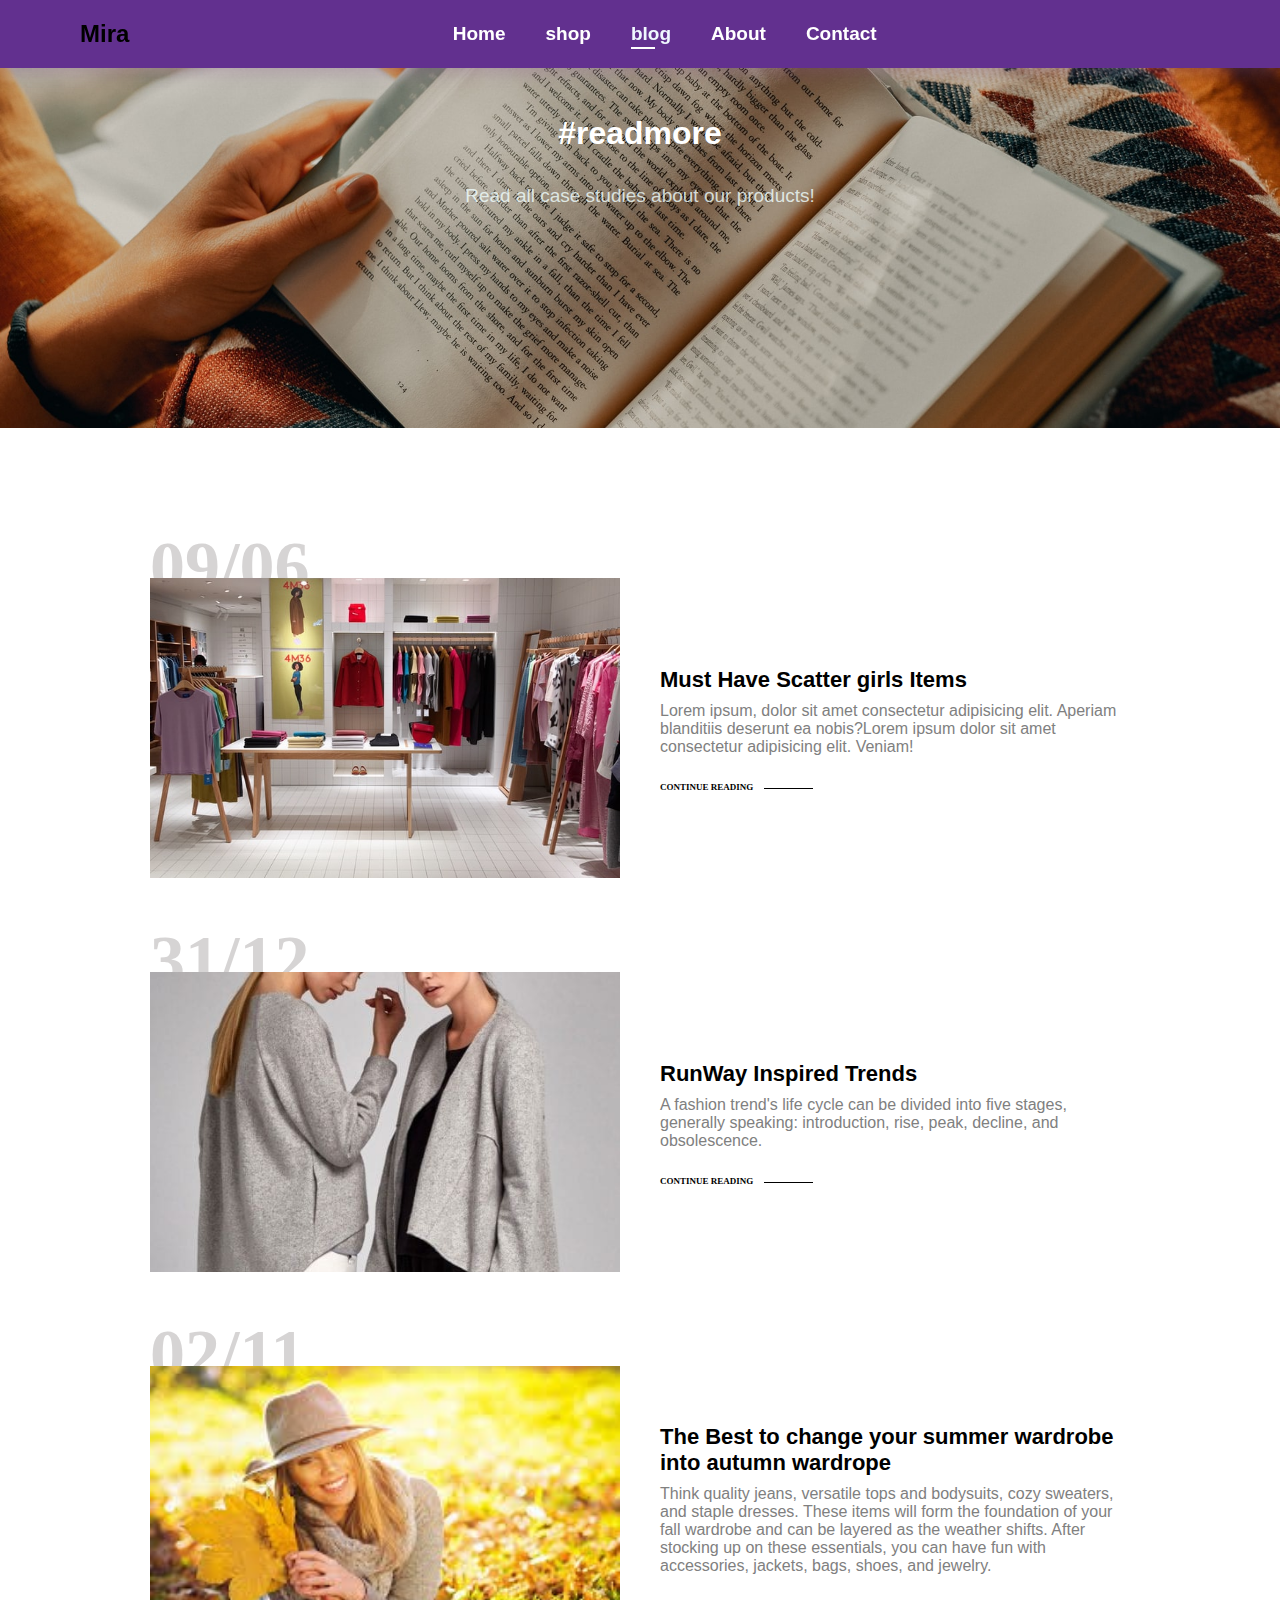
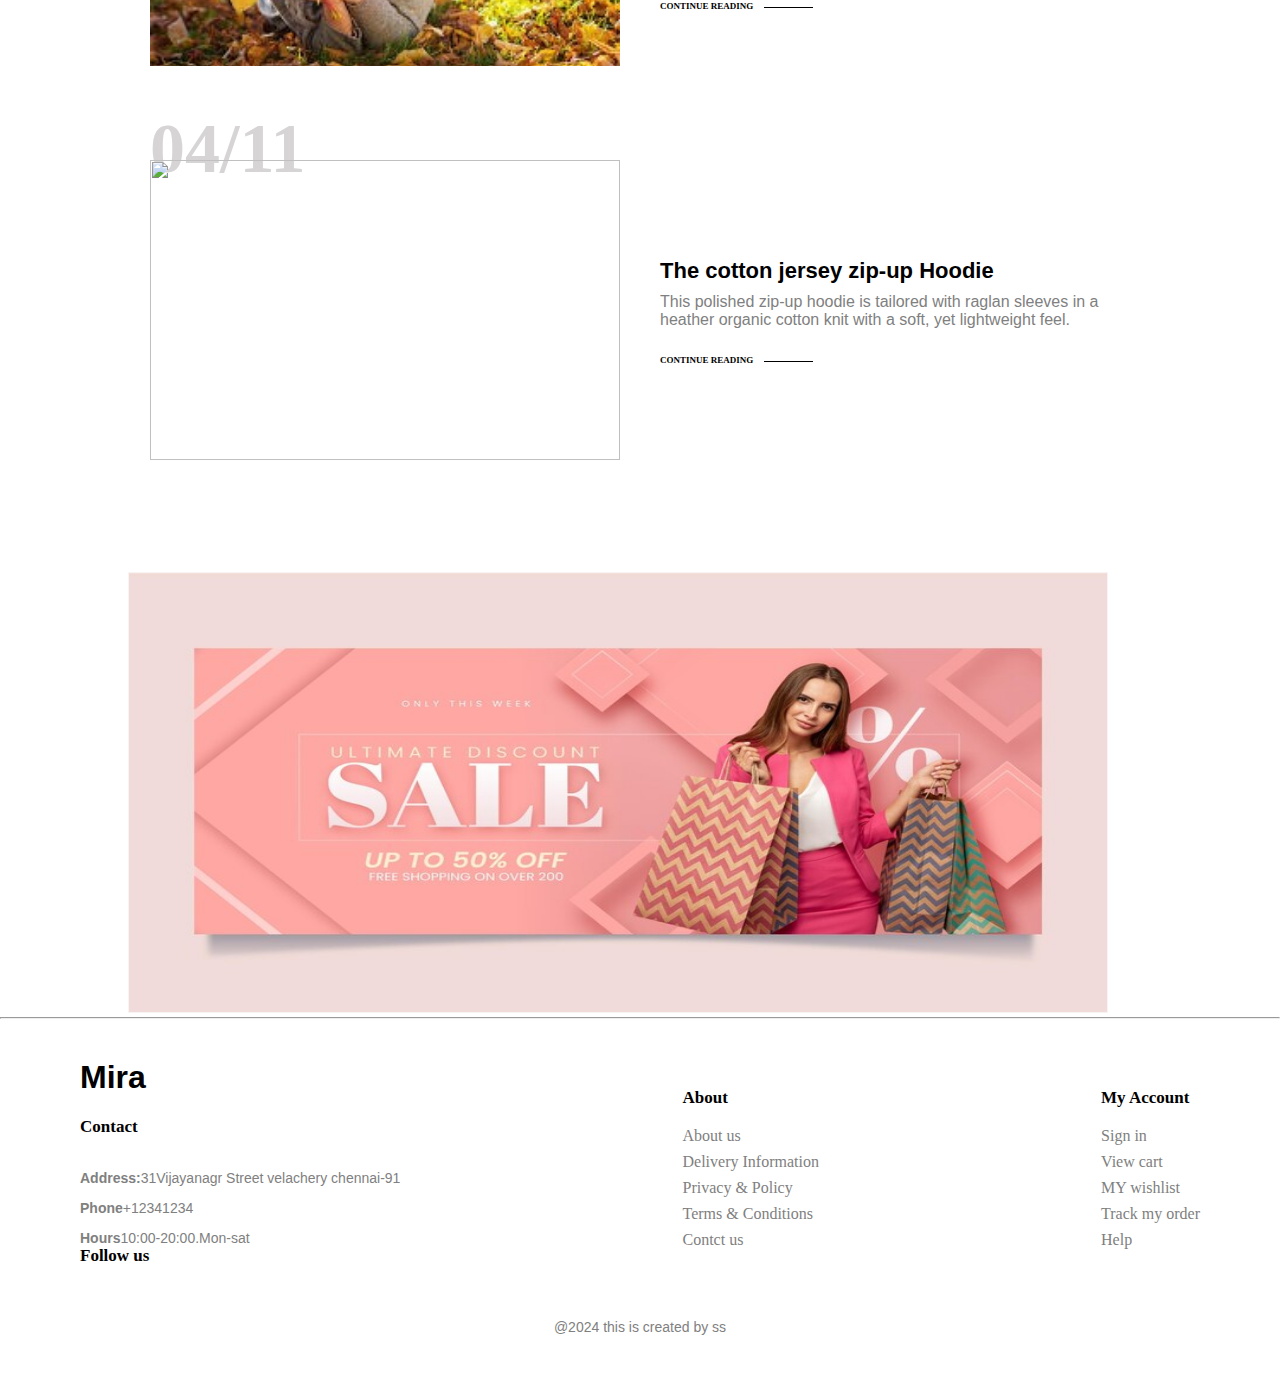
==== blog.html @ fa301ca3 "initial commit" ====
<!DOCTYPE html>
<html lang="en">
<head>
    <meta charset="UTF-8">
    <meta name="viewport" content="width=device-width, initial-scale=1.0">
    <title>Document</title>
    <link rel="stylesheet" href="style.css">
    <link rel="stylesheet" href="https://cdnjs.cloudflare.com/ajax/libs/font-awesome/6.6.0/css/all.min.css" integrity="sha512-Kc323vGBEqzTmouAECnVceyQqyqdsSiqLQISBL29aUW4U/M7pSPA/gEUZQqv1cwx4OnYxTxve5UMg5GT6L4JJg==" crossorigin="anonymous" referrerpolicy="no-referrer" />
 <link rel="stylesheet" href="https://cdnjs.cloudflare.com/ajax/libs/font-awesome/6.6.0/css/all.min.css" integrity="sha512-Kc323vGBEqzTmouAECnVceyQqyqdsSiqLQISBL29aUW4U/M7pSPA/gEUZQqv1cwx4OnYxTxve5UMg5GT6L4JJg==" crossorigin="anonymous" referrerpolicy="no-referrer" />
</head>
<body>
 <section id="header">
    <h3>Mira<i class="fa-brands fa-pagelines"></i></h3>
    <div>
        <ul id="navbar">
        <li><a  href="index.html">Home</a></li>
        <li><a href="shop.html">shop</a></li>
        <li><a href="blog.html" class="active">blog</a></li>
        <li><a href="about.html">About</a></li>
        <li><a href="contact.html">Contact</a></li>
       
        <a href="" id="close"><i class="far fa-times"></i></a>
        </ul>
    </div>
    <div class="mobile" id="mobile">
        <i class="fa-solid fa-bag-shopping"></i>
        <i id="bar" class="fas fa-outdent"></i>
    </div>
 </section>

 
    <section id="shop-main3">
    
        <h2>#readmore</h2>
        <p>Read all case studies about our products!</p>
     </section>

     <section id="blog">
        <div class="blog-box">
            <div class="blog-img">
                <img src="b3.jpg" alt="">
            </div>

            <div class="blog-details">
                <h4>Must Have Scatter girls Items</h4>
                <p>Lorem ipsum, dolor sit amet consectetur adipisicing elit. Aperiam blanditiis deserunt ea nobis?Lorem ipsum dolor sit amet consectetur adipisicing elit. Veniam!</p>
            <a href="">CONTINUE READING</a>
            </div>
            <h1>09/06</h1>
        </div>

        <div class="blog-box">
            <div class="blog-img">
                <img src="b4.jpg" alt="">
            </div>

            <div class="blog-details">
                <h4>RunWay Inspired Trends</h4>
                <p>A fashion trend's life cycle can be divided into five stages, generally speaking: introduction, rise, peak, decline, and obsolescence.</p>
                <a href="">CONTINUE READING</a>
            </div>
            <h1>31/12</h1>
        </div>


        <div class="blog-box">
            <div class="blog-img">
                <img src="autumn1.jpeg" alt="">
            </div>

            <div class="blog-details">
                <h4>The Best to change your summer wardrobe into autumn wardrope</h4>
                <p>Think quality jeans, versatile tops and bodysuits, cozy sweaters, and staple dresses. These items will form the foundation of your fall wardrobe and can be layered as the weather shifts. After stocking up on these essentials, you can have fun with accessories, jackets, bags, shoes, and jewelry.
                </p>
                <a href="">CONTINUE READING</a>
            </div>
            <h1>02/11</h1>
        </div>


        <div class="blog-box">
            <div class="blog-img">
                <img src="zig.jpeg" alt="">
            </div>

            <div class="blog-details">
                <h4>The cotton jersey zip-up Hoodie</h4>
<p>This polished zip-up hoodie is tailored with raglan sleeves in a heather organic cotton knit with a soft, yet lightweight feel.
</p>
                <a href="">CONTINUE READING</a>
            </div>
            <h1>04/11</h1>
        </div>

     </section>
 

 

 <section id="blog-container">
    <div class="row">
        <div class="post">
            <div class="post-img">
                <img src="" alt="">
            </div>
        </div>
    </div>
 </section>

 <section id="banner-img">
    <img src="blogbz.jpg" alt="">
 </section>
<hr>
<footer class="section-p1">
    <div class="col">
        <h3>Mira<i class="fa-brands fa-pagelines"></i></h3>
        <h4>Contact</h4>
        <p><strong>Address:</strong>31Vijayanagr Street velachery chennai-91</p>
        <p><strong>Phone</strong>+12341234</p>
        <p><strong>Hours</strong>10:00-20:00.Mon-sat</p>
        <div class="follow">
            <h4>Follow us</h4>
            <div class="icon">
               <i class="fa-brands fa-facebook"></i>
                <i class="fa fa-facebook-square" aria-hidden="true"></i>
                <i class="fa fa-instagram" aria-hidden="true"></i>
                <i class="fa fa-twitter" aria-hidden="true"></i>
                 </div>
        </div>
    </div>
    <div class="col">
        <h4>About</h4>
        <a href="">About us</a>
        <a href="">Delivery Information</a>
        <a href="">Privacy & Policy</a>
        <a href="">Terms & Conditions</a>
        <a href="">Contct us</a>
    </div>

    <div class="col">
        <h4>My Account</h4>
        <a href="">Sign in</a>
        <a href="">View cart</a>
        <a href="">MY wishlist</a>
        <a href="">Track my order</a>
        <a href="">Help</a>
    </div>
    <div class="copyright">
        <p>@2024 this is created by ss</p>
    </div>

</footer>
    <script src="script.js"></script>
</body>
</html>
---- style.css ----
*{
    margin: 0;
    padding: 0;
    box-sizing: border-box;
}
body{
    width: 100%;
}
button.normal{
    font-size: 14px;
    color: black;
    border-radius: 4px;
    border-color: white;
padding: 14px 29px;
cursor:  pointer;
border: none;
font-weight: 600;
outline: none;
transition: .5s ease;
font-family: 'Lucida Sans', 'Lucida Sans Regular', 'Lucida Grande', 'Lucida Sans Unicode', Geneva, Verdana, sans-serif;
}
button.normal:hover{
    background-color: blueviolet;
    color: white;
    font-size: 16px;
}
#header{
    position: sticky;
    top: 0;
    left: 0;
    display: flex;
    justify-content: space-between;
    align-items: center;
    padding: 20px 80px;
    background-color: rgba(82, 26, 131, 0.904);
    box-shadow: 0 5px 15px rgba(145, 99, 145, 0.301);
    z-index: 999;
}
#navbar{
    display: flex;
    justify-content: space-between;
    align-items: center;
    
}
#navbar li{
    padding: 0 20px;
    list-style-type: none;
    position: relative;
}
#navbar li a{
    
    text-decoration: none;
    font-size: 19px;
    font-weight: 600;
    color: white;
    font-family: 'Franklin Gothic Medium', 'Arial Narrow', Arial, sans-serif;
    transition: 0.3s ease;
}
#navbar li a:hover,
#navbar li a.active{
 color: aliceblue;
}
#navbar li a.active::after,
#navbar li a:hover::after{
    content:  "";
    width: 30%;
    height: 2px;
    background: white;
    position: absolute;
    bottom: -4px;
    left: 20px;
    color: white;
}
p{
    font-size: .7rem;
    font-family: 'Segoe UI', Tahoma, Geneva, Verdana, sans-serif;
    color: grey;
}
h2{
    font-weight: 600;
    font-size: 2rem;
    font-family: Cambria, Cochin, Georgia, Times, 'Times New Roman', serif;
}

#header h3{
    font-size: 24px;
    font-family: 'Trebuchet MS', 'Lucida Sans Unicode', 'Lucida Grande', 'Lucida Sans', Arial, sans-serif;
}
 .col h3{
    font-size: 24px;
    font-family: 'Trebuchet MS', 'Lucida Sans Unicode', 'Lucida Grande', 'Lucida Sans', Arial, sans-serif;
 
}
/*Home*/
#main{
    margin-left: 10%;
    background-color: rgba(255, 255, 255, 0.993);
    background: url(final.jpg);
     width: 100%;
    height: 90vh;
    background-repeat: no-repeat;
    background-position: top 27% left 77%;
    padding: 0 81px;
    display: flex;
    align-items: flex-start;
    flex-direction: column;
    justify-content: center;
}
#main h4{
    padding-bottom: 12px;
    font-size: 19px;
}
#main p{
    font-size: 17px;
}
#main h1{
    color: rgba(137, 43, 226, 0.87);
    font-family: Verdana, Geneva, Tahoma, sans-serif;
    margin-bottom: 9px;
    font-size: 2rem;
}
#main #btn{
    padding: 11px 51px 14px 15px;
    opacity: .4;
    color: white;
    background-color: rgb(138, 29, 240);
    border: none;
    margin-top: 12px;
    border-radius: 22px 28px 18px 1px;
font-size: 13px;
font-weight: 800;
font-family: system-ui, -apple-system, BlinkMacSystemFont, 'Segoe UI', Roboto, Oxygen, Ubuntu, Cantarell, 'Open Sans', 'Helvetica Neue', sans-serif;
}
#feature{
    flex-wrap: wrap;
    display: flex;
    justify-content: space-between;
    align-items: center;
}
#feature .feature-box{
    width: 181px;
    text-align: center;
    padding: 25px 15px;
box-shadow: 20px 20px 34px rgba(148, 146, 146, 0.075);
border: 1px solid rgb(232, 226, 236);
border-radius: 4px;
margin: 15px 0;
}
.section-p1{
    padding: 40px 80px;

}
.section-p1  p{
    font-size: 14px;
    margin-top: 14px;
}
#feature .feature-box img{
    width:100% ;
 height: 20vh;
}
#feature .feature-box h6{
    border: 1px solid grey;
    text-align: center;
    display: inline-block;
    margin-top: 21px;
    border: none;
    color: blueviolet;
    background-color: rgba(241, 136, 136, 0.479);
    padding: 9px;
    font-size: 13px;
    border-radius: 4px;
}
#product1 .pro-container{
    display: flex;
    justify-content: space-between;
    align-items: center;
    flex-wrap: wrap;
    margin-top: 39px;

}
#product1 .pro-container .pro img{
    width: 100%;
    background-size: cover;
    height: 27vh;
    padding-top: 22px;
    transition: .4s ease;
}

#product1{
    text-align: center;
   
}
#product1 .pro {
    width: 23%;
    max-width: 250px;
    padding: 11px 12px;
    border: 1px solid whitesmoke;
    box-shadow: 20px 30px 30px rgba(90, 88, 88, 0.212);
    position: relative;
    transition: .2s ease;
    margin-top: 22px;
}
#product1 .pro:hover{
    box-shadow: 20px 30px 30px rgba(122, 2, 122, 0.356);
 
}
#product1 .pro img{
    width: 100%;
    border-radius: 24px;
    object-fit: cover;
    background-position: center;
    background-size: cover;
    
}

#product1 .pro .des{
    text-align: start;
    
}
#product1 .pro .des span{
   padding-top:19px ;
    color: gray;
}
#product1 .pro .des h5{
    margin-top: 12px;
    padding-top: 9px;
}
#product1 .pro .des .star{
    padding-top: 12px;
    color: yellow;
    padding-bottom: 9px;
}
#product1 .pro .des .cat{
    padding-left: 11rem;
    bottom: 15px;
    position: absolute;
    
}

/*banner*/

#banner{
    background-size: cover;
    background-position: center;
    background-image: url(banner.jpg);
    margin-top: 22px;
    padding: 12px;
    text-align: center;
    width: 100%;
    height: 40vh;
    
}

#banner h3{
margin-top: 49px;
padding: 2px;
color: white;
}
#banner h1{
    font-size: 3rem;
    margin-top: 19px;
    padding-bottom:9px ;
    color: white;
}
#banner h1 span{
    color: blueviolet;
}



#smallbanner{
 display: flex;
 justify-content: space-around;
 flex-wrap: wrap;
}
#smallbanner .fbanner{
    padding: 31px;
    padding-top: 3rem;
    margin-top: 29px;
    width: 580px;
    height: 49vh;
    background-image: url(smbanner.jpg);
    
    background-repeat: no-repeat;
    background-size: cover;
    }
    #smallbanner .sbanner{
        padding: 31px;
        padding-top: 3rem;
        margin-top: 29px;
        width: 580px;
        height: 49vh;
        background-image: url(mains.jpeg);
        background-repeat: no-repeat;
        background-size: cover;
        }
        #smallbanner .sbanner h4{
            color: blueviolet;
    margin-top: 12px;
    font-size: 17px;
    font-weight: 600;
    font-family: 'Segoe UI', Tahoma, Geneva, Verdana, sans-serif; 
        }
        #smallbanner .sbanner h2{
            color: white;
            font-weight: 900;
            margin-top: 9px;
            font-style: normal;
        }
        #smallbanner .sbanner button{
            margin-top: 12px;
            background: transparent;
            border: 1px solid white;
            color: white;
        }
#smallbanner .fbanner h4{
    color: blueviolet;
    margin-top: 12px;
    font-size: 17px;
    font-weight: 600;
    font-family: 'Segoe UI', Tahoma, Geneva, Verdana, sans-serif;
}
#smallbanner .fbanner h2{
    color: white;
    font-weight: 900;
    
}
#smallbanner .fbanner button{
    margin-top: 12px;
    background: transparent;
    border: 1px solid white;
    color: white;
}
#smallbanner .fbanner button:hover{
    background-color: blueviolet;
    border: none;
}
#newsletter{
    width: 100%;
    display: flex;
    justify-content: space-between;
    align-items: center;
    flex-wrap: wrap;
    
    margin-top: 21px;
    background-color: rgb(21, 4, 37);
   
}
#newsletter .form{
    display: flex;
    width: 40%;
   
}
#newsletter h4{
    font-size: 24px;
    font-weight: 600;
    color: whitesmoke;
 margin-bottom: 12px;
}
#newsletter span{
    color: yellow;
}
#newsletter p{
    font-size: 14px;
}
#newsletter input{
    height: 3rem;
    width: 100%;
    font-size: 14px;
    border: 1px solid transparent;
    outline: none;
    border-radius: 4px;
    border-top-right-radius: 0;
    border-bottom-right-radius: 0;
}
#newsletter button{
    background-color: blueviolet;
    border-bottom-left-radius: 0;
    white-space: nowrap;
}
footer{
    display: flex;
    flex-wrap: wrap;
    justify-content: space-between;
    align-items: center;
}
footer .col h3{
    margin-bottom: 21px;
    font-size: 2rem;
}
footer .col{
    display: flex;
    flex-direction: column;
    margin-bottom: 20px;
    align-items: flex-start;
}
footer h4{
    font-size: 17px;
    padding-bottom: 19px;
}
footer a{
    margin: 0px 0px 8px 0;
    text-decoration: none;
    color: grey;
}
footer .copyright{
width: 100%;
text-align: center;
}
.mobile{
    visibility: hidden;
}
#close{
    display: none;
}
/*Shop page css*/

#shop-main{
    text-align: center;
    background-image: url(knowas\ banner.jpg);
    width: 100%;
    height: 40vh;
    background-size: cover;
    color: white;
    padding: 14px;
}
#shop-main h2{
    padding-top: 4rem;
    
    font-style: 17px;
}
#shop-main p{
    row-gap: 12px;
    font-size: 22px;
    margin-top: 24px;
    color: rgba(229, 234, 238, 0.918);
    font-family: 'Franklin Gothic Medium', 'Arial Narrow', Arial, sans-serif;
}
#pagination{
    text-align: center;
}
#pagination a{
    border: 1px solid green;
    text-decoration: none;
    text-align: center;
    border-radius: 2px;
    background-color: green;
    color: white;
    font-size: 1.2rem;
    font-size: 16px;
    padding: 12px;
}
#pagination a i{
    font-size: 16px;
    font-weight: 600;
}


/*sproduct*/
#prodetails .singleimage{
width: 39%;
margin-right: 49px;
}
#prodetails .singleimage
.small-img-group{
    cursor: pointer;
    display: flex;
    justify-content: space-between;

}
.small-img-col{
    flex-basis: 24%;
    cursor: pointer;
    width: 100%;
    background-size: cover;
}

#prodetails{
    display: flex;
    margin-top: 21px;
    
}

#prodetails .single-pro-details{
    width: 50%;
    padding-top: 29px;
    padding: 21px;
}
.single-pro-details{
    border:  1px solid purple;
    background-color: rgba(100, 28, 100, 0.562);
    color: white;
}

.single-pro-details h4{
padding: 40px 0 20px 0;
}
.single-pro-details h2{
    font-size: 27px;
}
.single-pro-details h3{
    padding-bottom: 21px;
    padding-top: 12px;
}
#prodetails .single-pro-details select{
    display: block;
    padding: 17px 21px;
    padding-bottom: 12px;
    margin-bottom: 21px;
}
.single-pro-details input{
    padding: 16px;
    font-size: 17px;
    width: 21px;
    height: 19px;
    font-weight: 900;
}
.singleimage img{
    width: 100%;
    height: 21rem;
    background-size: cover;
    object-fit: cover;
}
.container{
    display: flex;
    padding: 12px;
    gap: 14px;
}

/*blog*/

#blog{
    padding: 150px 150px 0px 150px;
}

#blog .blog-box{
    display: flex;
    align-items: center;
    position: relative;
}
#blog img{
    width:100% ;
    height: 300px;
    object-fit: cover;
    
}
#blog .blog-img{
    width: 50%;
    margin-right:40px;
}
#blog .blog-details{
    width: 50%;
}
#blog .blog-details a{
    text-decoration: none;
    font-size: 9px;
 color: black;
 font-weight: 700;
 position: relative;
 transition: 0.3s;
 margin-top: 9px;
}

#blog .blog-details a::after{
    content: "";
    width: 49px;
    height: 1px;
    position: absolute;
    background-color: black;
    top: 6px;
    right: -60px;
}
#blog .blog-details a:hover{
color: blueviolet;
}
#blog .blog-box .blog-details p{
    font-size: 16px;
}
#blog .blog-box .blog-details h4{
    font-size: 22px;
    margin-bottom: 9px;
    font-family: 'Segoe UI', Tahoma, Geneva, Verdana, sans-serif;
}
#blog .blog-details a:hover::after{
    background-color: blueviolet;
}
#blog-box .blog-img img{
    background-size: cover;
    width: 100%;
    object-fit: cover;
}
#blog-box .blog-img{
    width: 100%;
}

#blog .blog-box h1{
    position: absolute;
    top: -51px;
    left: 0;
    font-size: 70px;
    font-weight: 700;
    color: rgba(145, 142, 142, 0.377);
    z-index: -11;
}
#blog .blog-box p{
    padding-bottom: 20px;
    font-size: 14px;
}

#blog .blog-box{
    padding-bottom: 90px;
}
#banner-img{
    transition: 0.3s;
}
#banner-img img{
    margin-left: 10%;
    background-size: cover;
    width: 980px;
    height: 49vh;
    border: 1px solid rgb(248, 244, 244);
   
}
#shop-main3 h2{
    text-align: center;
    margin-top: 33px; 
    font-family: 'Franklin Gothic Medium', 'Arial Narrow', Arial, sans-serif;  
}
#shop-main3 p{
    text-align: center;
    margin-top: 33px; 
    font-size: 19px;
    color: rgba(240, 255, 255, 0.795);
    font-family: 'Franklin Gothic Medium', 'Arial Narrow', Arial, sans-serif;
}
#shop-main3{
    background-image:url(read1.jpg) ;
    width: 100%;
    height: 40vh;
    background-repeat: no-repeat;
    color: white;
    background-size: cover;
    background-position: center;
    padding: 14px; 
}
#shop-main5 h2{
    text-align: center;
    margin-top: 33px;  
    font-size: 22px; 
    font-family: 'Franklin Gothic Medium', 'Arial Narrow', Arial, sans-serif;
}

#shop-main5 p{
    text-align: center;
    margin-top: 33px; 
    font-size: 22px;
    color: rgba(240, 255, 255, 0.795);
    font-family: 'Franklin Gothic Medium', 'Arial Narrow', Arial, sans-serif;
}
#shop-main5{
    background-image:url(contban.png) ;
    width: 100%;
    height: 40vh;
    background-repeat: no-repeat;
    color: white;
    background-size: cover;
padding: 14px; 
}
#shop-main2{
    text-align: center;
    background-image: url(ban.jpg);
    width: 100%;
    height: 40vh;
    background-repeat: no-repeat;
    
    color: white;
    background-size: cover;
    background-position: center;
    padding: 14px; 
}


#shop-main4{
    text-align: center;
    background-image: url(knowas\ banner.jpg);
    width: 100%;
    height: 40vh;
    background-size: cover;
    color: white;
    padding: 14px;
}
#about-head{
    display: flex;
}
#about-head img{
    width: 50%;
    text-align: center;
    margin-top: 10%;
    height: 59vh;
}
.about-details{
    margin-top: 10%;
    margin-left: 19px;
}
.about-details p{
    font-size: 17px;
    margin-top: 28px;
}
/*Contact */
#contactDetails{
    display: flex;
    align-items: center;
    justify-content: space-between;
}
#contactDetails .details{
    width: 40%;
    margin-left: 7%;
}
#contactDetails .details span{
    font-size: 19px;
    font-family: 'Segoe UI', Tahoma, Geneva, Verdana, sans-serif;
    font-weight: 700;
}
.contact-form form span{
    font-size: 14px;
    font-weight: 800;
    font-family: 'Courier New', Courier, monospace;
}
#contactDetails .details  h2,
.contact-form form h2{
    font-size: 27px;
    line-height: 34px;
    padding: 20px 0;
}
#contactDetails .details  h3{
    font-size: 16px;
    padding-bottom: 14px;
}
#contactDetails .details li{
    list-style: none;
    display: flex;
    padding: 10px 0;
}
#contactDetails .details li i{
font-size: 14px;

}
#contactDetails .details li p{
    margin: 0;
    font-size: 14px;
}
#contactDetails .map{
    width: 55%;
    
    margin-top: 4%;
}

.contact-form form{
    width: 65%;
    display: flex;
    flex-direction: column;
    align-items: flex-start;
    margin-left: 21%;
    margin-top: 21px;
}
.contact-form form input,
.contact-form form textarea{
    width: 80%;
    padding: 12px 14px;
    outline: none;
    margin-bottom: 20px;
    border: 1px solid black;
}

.contact-form form button{
    background-color: rgba(98, 24, 172, 0.61);
    
}



























































@media (max-width:477px) {
    #header{
        padding: 10px 30px ;
    }
    #main{
        
        width: 100%;
        height: 70vh;
       padding: 0 21px;
    }
    #feature{
        justify-content: space-between;
    }
    #product1 .pro{
        width: 100%;
    }
    #banner{
        height: 21vh;
        
    }
    #banner h3,h1{
        font-size: 14px;
    }

    
#product1 .pro .des .cat{
    padding-left: 11rem;
    bottom: 15px;
    position: absolute;
    
} 


 #blog .blog-details{
    width: 100%;
 }
 #banner-img img{
width: 100%;
 }
 .about-details p{
    font-size: 17px;
 }
    
}

@media (max-width:799px) {

#main{
    height: 60vh;
}
    #navbar{
        display: flex;
        align-items: center;
        flex-direction: column;
        justify-content: flex-start;
        position: fixed;
        top: 0px;
        right: -300px;
        height: 100vh;
        width: 300px;
        background-color: rgba(75, 49, 99, 0.308);
        box-shadow: 0 40px 60px blueviolet;
        padding: 80px 0 0 10px;
        transition: .3s;
    }
    #navbar li{
        margin-bottom: 24px;
        margin-left: 0px;
    }
    .mobile{
        visibility: visible;
        
        }
        .mobile i{
padding-left: 18px;
font-size: 17px;
}

#navbar.active{
    right: 0px;
}

#main{
    width: 21vh;
    width: 100%;
}
#close{
    display: initial;
    position: absolute;
    top: 24px;
     font-size: 24px;
    color: black;
}
.bag{
    display: none;
}
#feature .feature-box img{
    
    width: 100px;
    height: 129px;
    margin-bottom: 29px;
}
#feature  .feature-box{
width: 179px;
text-align: center;
margin: 14px 14px;
}

#newsletter .newstext .form{
    text-align: center;
    margin-left: 24%;
}
#smallbanner .fbanner .sbanner{
    min-width: 100%;
    height:30vh;
    padding: 29px;
}
#product1{
    width: 100%;
}

#product1 .pro .des .cat{
    padding-left: 11rem;
    bottom: 15px;
    position: absolute;
    
}
#product1 .pro-container{
justify-content: center;}

#product1 .pro .cat{
padding-left: 81px;

}
#product1 .pro {
margin: 15px;
width: 100%;
}
#banner{
height: 20vh;

}
#blog .blog-box{
    
  display: flex;  
  flex-direction: column;
  align-items: flex-start;
}


#blog{
    padding: 100px 20px 0 20px;
}
 #blog .blog-img img{
 object-fit: cover;
    width: 100%;
    margin-right: 0px;
    margin-bottom: 30px;
 }
 #blog .blog-details{
    width: 100%;
 }
 #banner-img img{
width: 100%;
 }
 .about-details p{
    font-size: 17px;
 }

 #contactDetails{
flex-direction: column;
}
#contactDetails .map iframe{
    width: 100%;
}
#contactDetails .details{
    width: 100%;
    margin-bottom: 29px;
}
}
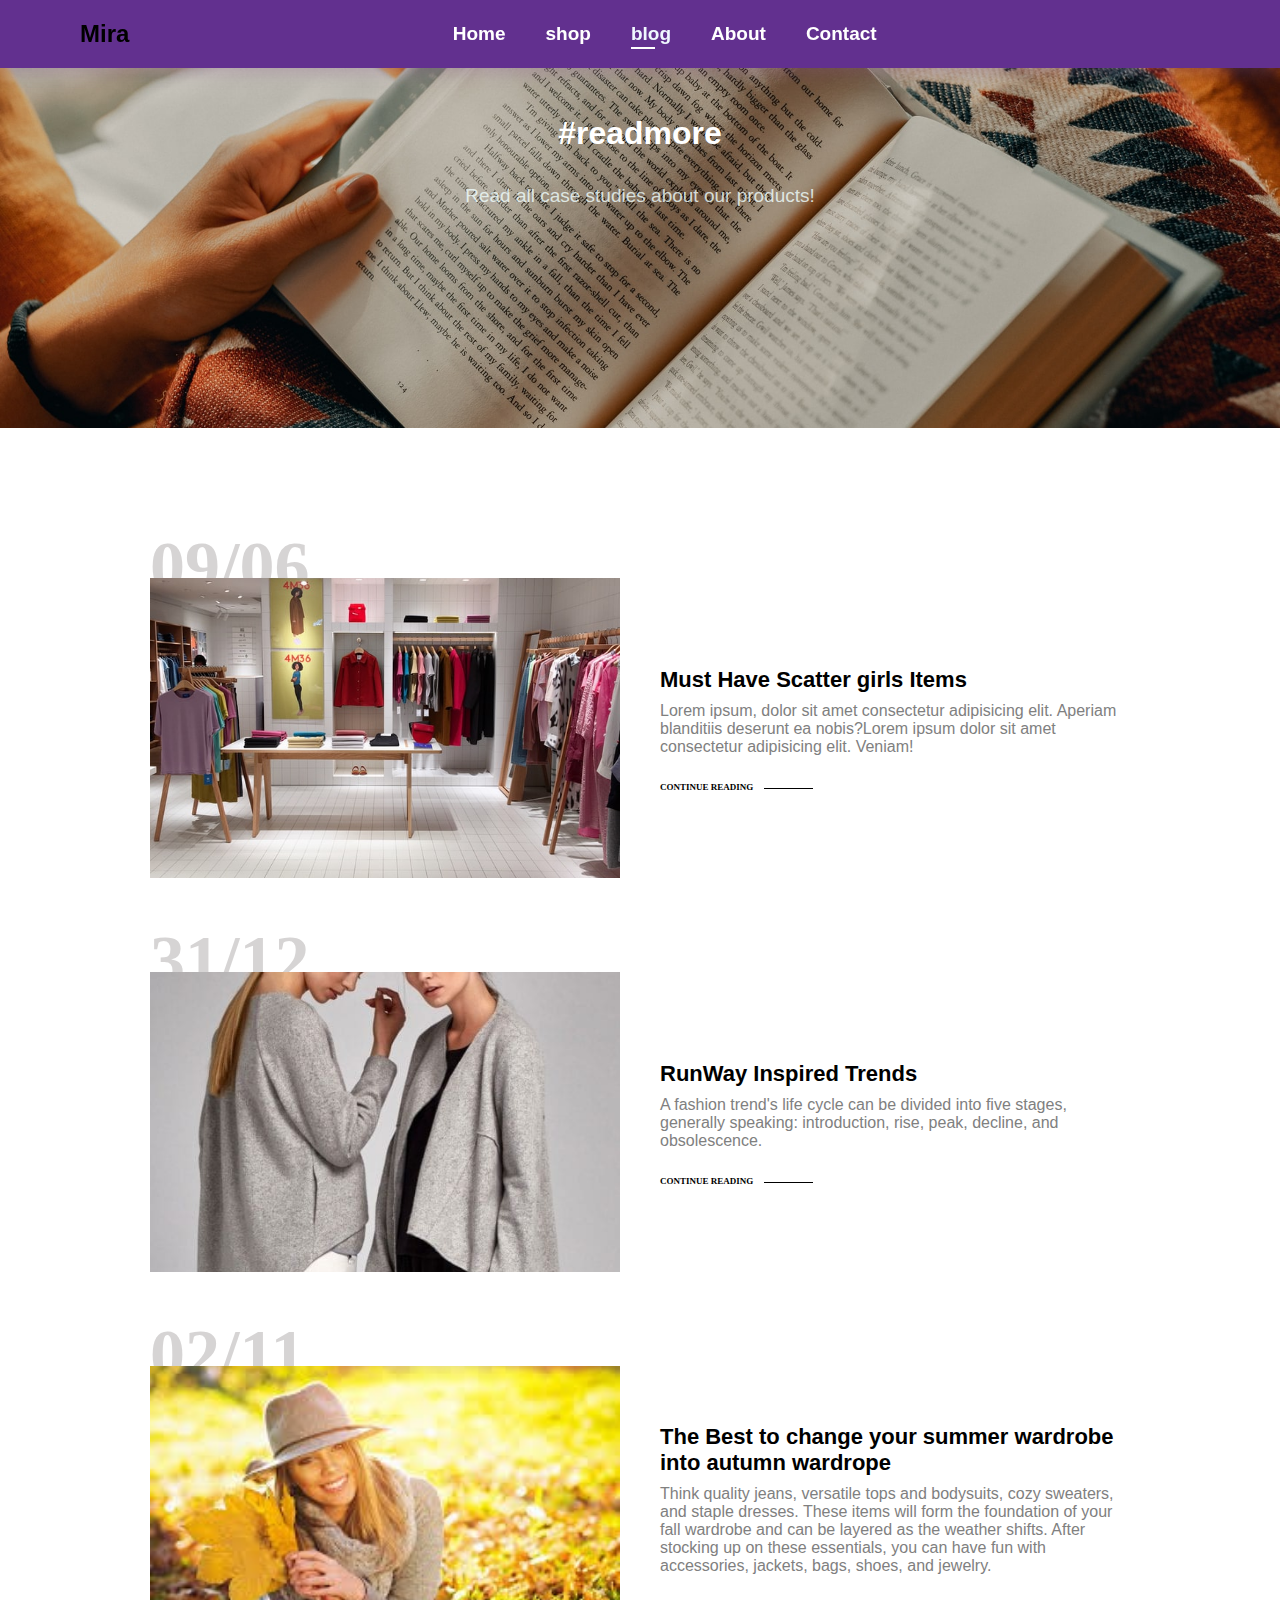
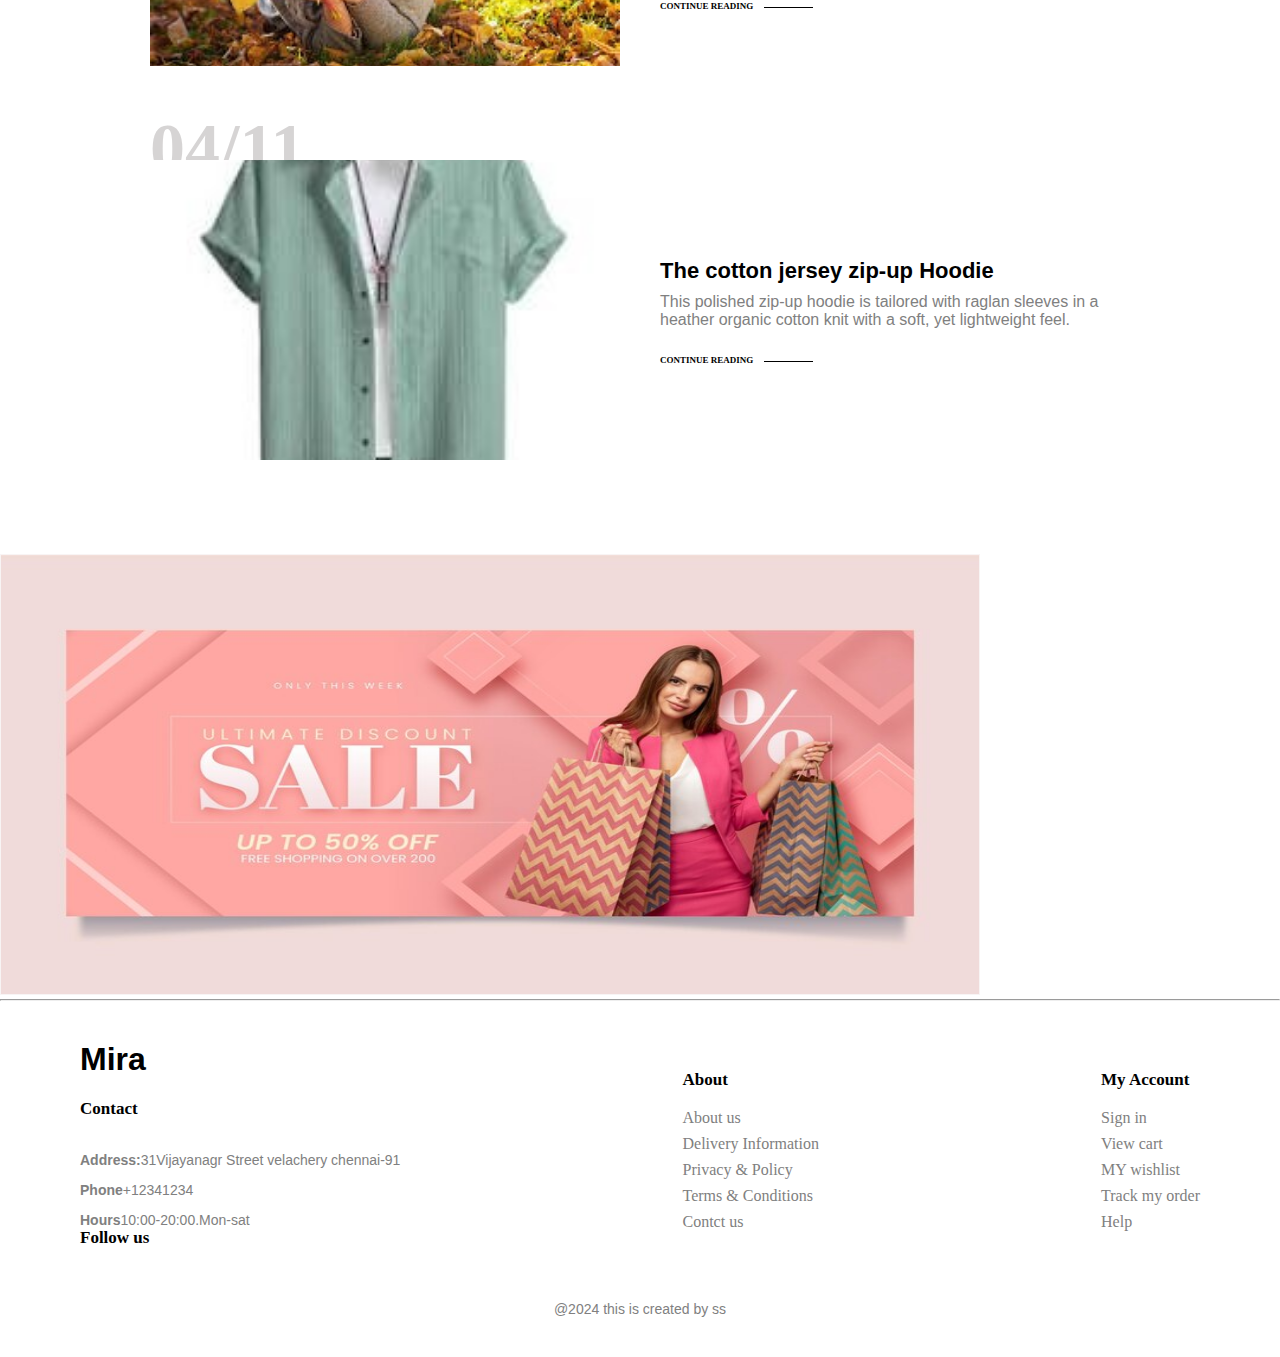
==== commit 3d2a9134: "Update blog.html" ====
--- a/blog.html
+++ b/blog.html
@@ -80,7 +80,7 @@
 
         <div class="blog-box">
             <div class="blog-img">
-                <img src="zig.jpeg" alt="">
+                <img src="new2.jpeg" alt="">
             </div>
 
             <div class="blog-details">
@@ -94,18 +94,6 @@
 
      </section>
  
-
- 
-
- <section id="blog-container">
-    <div class="row">
-        <div class="post">
-            <div class="post-img">
-                <img src="" alt="">
-            </div>
-        </div>
-    </div>
- </section>
 
  <section id="banner-img">
     <img src="blogbz.jpg" alt="">
@@ -152,4 +140,4 @@
 </footer>
     <script src="script.js"></script>
 </body>
-</html>+</html>
--- a/style.css
+++ b/style.css
@@ -5,6 +5,10 @@
 }
 body{
     width: 100%;
+     height: 100%;
+    overflow-x:hidden!important;
+    margin:0px;
+    padding:0px;
 }
 button.normal{
     font-size: 14px;
@@ -28,6 +32,7 @@
     position: sticky;
     top: 0;
     left: 0;
+     width:100%;
     display: flex;
     justify-content: space-between;
     align-items: center;
@@ -40,6 +45,7 @@
     display: flex;
     justify-content: space-between;
     align-items: center;
+    width:100%;
     
 }
 #navbar li{
@@ -93,7 +99,6 @@
 }
 /*Home*/
 #main{
-    margin-left: 10%;
     background-color: rgba(255, 255, 255, 0.993);
     background: url(final.jpg);
      width: 100%;
@@ -614,7 +619,6 @@
     transition: 0.3s;
 }
 #banner-img img{
-    margin-left: 10%;
     background-size: cover;
     width: 980px;
     height: 49vh;
@@ -714,7 +718,7 @@
 }
 #contactDetails .details{
     width: 40%;
-    margin-left: 7%;
+    margin-left: 0%;
 }
 #contactDetails .details span{
     font-size: 19px;
@@ -835,12 +839,17 @@
 
 
 
-@media (max-width:477px) {
+@media (max-width:417px) {
+    
+    body{
+         width: 100%;
+        height: 100%;
+        overflow-x:hidden !important;
+    }
     #header{
         padding: 10px 30px ;
     }
     #main{
-        
         width: 100%;
         height: 70vh;
        padding: 0 21px;
@@ -848,6 +857,13 @@
     #feature{
         justify-content: space-between;
     }
+    #feature .feature-box img{
+    
+    width: 100px;
+    height: 129px;
+    margin-bottom: 29px;
+}
+
     #product1 .pro{
         width: 100%;
     }
@@ -866,8 +882,175 @@
     position: absolute;
     
 } 
-
-
+   .single-pro-details p{
+        font-size: 2px;
+        color: white;
+    }
+    .single-pro-details h2{
+        font-size: 11px;
+    }
+    .single-pro-details select{
+        width: 17px;
+        height: 12px;
+    }
+    .single-pro-details{
+        width: 100%;
+        height: 60vh;
+    }
+.single-pro-details button{
+font-size: 9px;
+}
+.small-img-col {
+    flex-basis: 42%;
+    flex-wrap: wrap;
+}
+.small-img-col img{
+    width: 100%;
+    height: 11rem;
+  
+    background-size: cover;
+}
+.container{
+display: flex;
+flex-direction: row;
+overflow-x: hidden;
+
+}
+.pro img{
+    width: 123px;
+    height: 123px;
+}
+.des{
+    font-size: 12px;
+}
+
+ #blog .blog-details{
+    width: 100%;
+ }
+    
+ #banner-img img{
+width: 49%;
+ }
+ .about-details p{
+    font-size: 17px;
+ }
+    
+}
+
+@media (max-width:799px) {
+
+#main{
+    height: 60vh;
+}
+    #navbar{
+        display: flex;
+        align-items: center;
+        flex-direction: column;
+        justify-content: flex-start;
+        position: fixed;
+        top: 0px;
+        right: -320px;
+        height: 100vh;
+        width: 300px;
+        background-color: rgba(75, 49, 99, 0.308);
+        box-shadow: 0 4px 4px blueviolet;
+        padding: 80px 0 0 10px;
+        transition: .3s;
+    }
+    #navbar li{
+        margin-bottom: 24px;
+        margin-left: 0px;
+    }
+    .mobile{
+        visibility: visible;
+        
+        }
+        .mobile i{
+padding-left: 18px;
+font-size: 17px;
+}
+
+#navbar.active{
+    right: 0px;
+}
+
+#main{
+    width: 21vh;
+    width: 100%;
+}
+#close{
+    display: initial;
+    position: absolute;
+    top: 24px;
+     font-size: 24px;
+    color: black;
+}
+.bag{
+    display: none;
+}
+#feature .feature-box img{
+    
+    width: 100px;
+    height: 129px;
+    margin-bottom: 29px;
+}
+#feature  .feature-box{
+width: 179px;
+text-align: center;
+margin: 14px 14px;
+}
+
+#newsletter .newstext .form{
+    text-align: center;
+    margin-left: 24%;
+}
+#smallbanner .fbanner .sbanner{
+    min-width: 100%;
+    height:30vh;
+    padding: 29px;
+}
+#product1{
+    width: 100%;
+}
+
+#product1 .pro .des .cat{
+    padding-left: 11rem;
+    bottom: 15px;
+    position: absolute;
+    
+}
+#product1 .pro-container{
+justify-content: center;}
+
+#product1 .pro .cat{
+padding-left: 81px;
+
+}
+#product1 .pro {
+margin: 15px;
+width: 100%;
+}
+#banner{
+height: 20vh;
+
+}
+#blog .blog-box{
+    
+  display: flex;  
+  flex-direction: column;
+  align-items: flex-start;
+}
+
+
+#blog{
+    padding: 100px 20px 0 20px;
+}
+ #blog .blog-img img{
+ object-fit: cover;
+    width: 100%;
+    margin-right: 0px;
+    margin-bottom: 30px;
+ }
  #blog .blog-details{
     width: 100%;
  }
@@ -877,132 +1060,6 @@
  .about-details p{
     font-size: 17px;
  }
-    
-}
-
-@media (max-width:799px) {
-
-#main{
-    height: 60vh;
-}
-    #navbar{
-        display: flex;
-        align-items: center;
-        flex-direction: column;
-        justify-content: flex-start;
-        position: fixed;
-        top: 0px;
-        right: -300px;
-        height: 100vh;
-        width: 300px;
-        background-color: rgba(75, 49, 99, 0.308);
-        box-shadow: 0 40px 60px blueviolet;
-        padding: 80px 0 0 10px;
-        transition: .3s;
-    }
-    #navbar li{
-        margin-bottom: 24px;
-        margin-left: 0px;
-    }
-    .mobile{
-        visibility: visible;
-        
-        }
-        .mobile i{
-padding-left: 18px;
-font-size: 17px;
-}
-
-#navbar.active{
-    right: 0px;
-}
-
-#main{
-    width: 21vh;
-    width: 100%;
-}
-#close{
-    display: initial;
-    position: absolute;
-    top: 24px;
-     font-size: 24px;
-    color: black;
-}
-.bag{
-    display: none;
-}
-#feature .feature-box img{
-    
-    width: 100px;
-    height: 129px;
-    margin-bottom: 29px;
-}
-#feature  .feature-box{
-width: 179px;
-text-align: center;
-margin: 14px 14px;
-}
-
-#newsletter .newstext .form{
-    text-align: center;
-    margin-left: 24%;
-}
-#smallbanner .fbanner .sbanner{
-    min-width: 100%;
-    height:30vh;
-    padding: 29px;
-}
-#product1{
-    width: 100%;
-}
-
-#product1 .pro .des .cat{
-    padding-left: 11rem;
-    bottom: 15px;
-    position: absolute;
-    
-}
-#product1 .pro-container{
-justify-content: center;}
-
-#product1 .pro .cat{
-padding-left: 81px;
-
-}
-#product1 .pro {
-margin: 15px;
-width: 100%;
-}
-#banner{
-height: 20vh;
-
-}
-#blog .blog-box{
-    
-  display: flex;  
-  flex-direction: column;
-  align-items: flex-start;
-}
-
-
-#blog{
-    padding: 100px 20px 0 20px;
-}
- #blog .blog-img img{
- object-fit: cover;
-    width: 100%;
-    margin-right: 0px;
-    margin-bottom: 30px;
- }
- #blog .blog-details{
-    width: 100%;
- }
- #banner-img img{
-width: 100%;
- }
- .about-details p{
-    font-size: 17px;
- }
 
  #contactDetails{
 flex-direction: column;
@@ -1014,4 +1071,4 @@
     width: 100%;
     margin-bottom: 29px;
 }
-}+}
